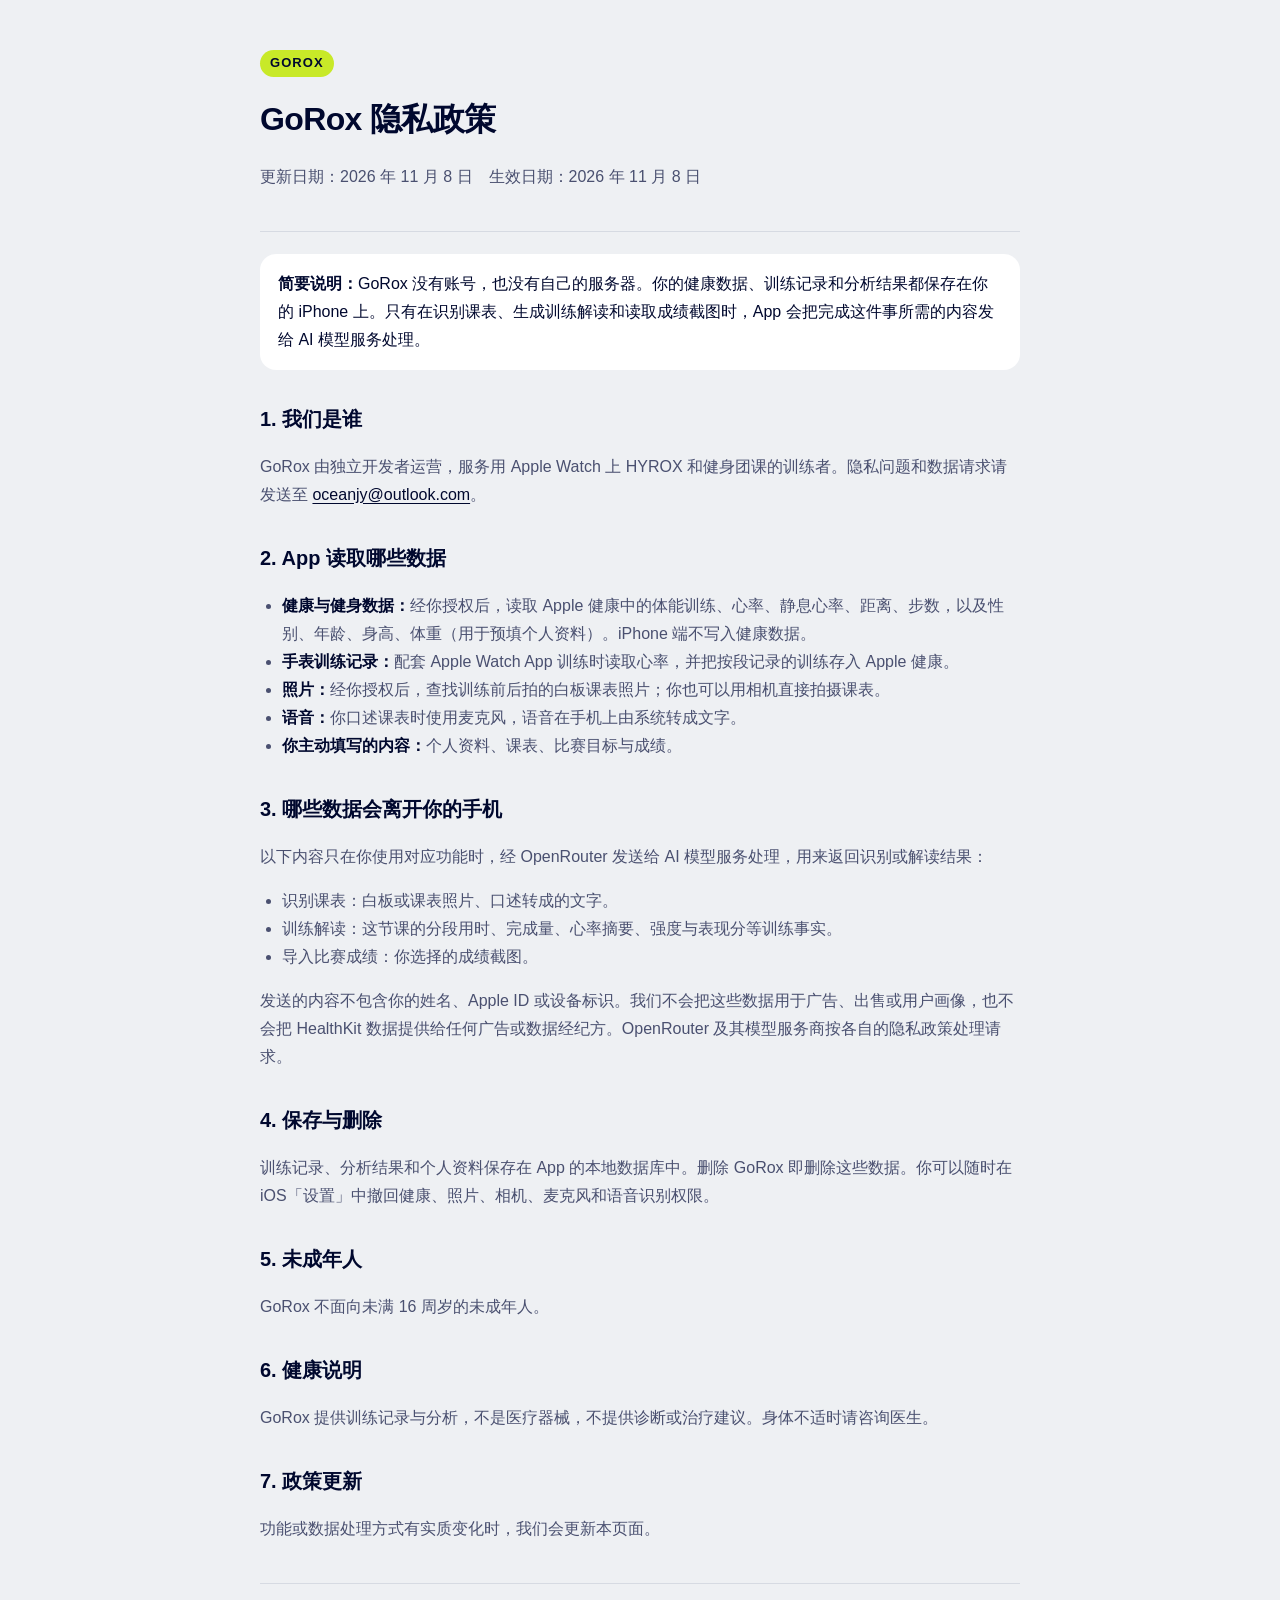
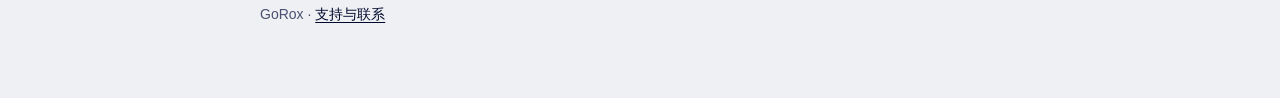
==== privacy.html @ 22835ec5 "GoRox 隐私政策与支持页" ====
<!doctype html>
<html lang="zh-CN">
<head>
<meta charset="utf-8"><meta name="viewport" content="width=device-width,initial-scale=1">
<title>GoRox 隐私政策</title><link rel="stylesheet" href="style.css">
</head>
<body><main>
<header><span class="mark">GOROX</span><h1>GoRox 隐私政策</h1><p>更新日期：2026 年 11 月 8 日　生效日期：2026 年 11 月 8 日</p></header>

<div class="card"><strong>简要说明：</strong>GoRox 没有账号，也没有自己的服务器。你的健康数据、训练记录和分析结果都保存在你的 iPhone 上。只有在识别课表、生成训练解读和读取成绩截图时，App 会把完成这件事所需的内容发给 AI 模型服务处理。</div>

<h2>1. 我们是谁</h2>
<p>GoRox 由独立开发者运营，服务用 Apple Watch 上 HYROX 和健身团课的训练者。隐私问题和数据请求请发送至 <a href="mailto:oceanjy@outlook.com">oceanjy@outlook.com</a>。</p>

<h2>2. App 读取哪些数据</h2>
<ul>
<li><strong>健康与健身数据：</strong>经你授权后，读取 Apple 健康中的体能训练、心率、静息心率、距离、步数，以及性别、年龄、身高、体重（用于预填个人资料）。iPhone 端不写入健康数据。</li>
<li><strong>手表训练记录：</strong>配套 Apple Watch App 训练时读取心率，并把按段记录的训练存入 Apple 健康。</li>
<li><strong>照片：</strong>经你授权后，查找训练前后拍的白板课表照片；你也可以用相机直接拍摄课表。</li>
<li><strong>语音：</strong>你口述课表时使用麦克风，语音在手机上由系统转成文字。</li>
<li><strong>你主动填写的内容：</strong>个人资料、课表、比赛目标与成绩。</li>
</ul>

<h2>3. 哪些数据会离开你的手机</h2>
<p>以下内容只在你使用对应功能时，经 OpenRouter 发送给 AI 模型服务处理，用来返回识别或解读结果：</p>
<ul>
<li>识别课表：白板或课表照片、口述转成的文字。</li>
<li>训练解读：这节课的分段用时、完成量、心率摘要、强度与表现分等训练事实。</li>
<li>导入比赛成绩：你选择的成绩截图。</li>
</ul>
<p>发送的内容不包含你的姓名、Apple ID 或设备标识。我们不会把这些数据用于广告、出售或用户画像，也不会把 HealthKit 数据提供给任何广告或数据经纪方。OpenRouter 及其模型服务商按各自的隐私政策处理请求。</p>

<h2>4. 保存与删除</h2>
<p>训练记录、分析结果和个人资料保存在 App 的本地数据库中。删除 GoRox 即删除这些数据。你可以随时在 iOS「设置」中撤回健康、照片、相机、麦克风和语音识别权限。</p>

<h2>5. 未成年人</h2>
<p>GoRox 不面向未满 16 周岁的未成年人。</p>

<h2>6. 健康说明</h2>
<p>GoRox 提供训练记录与分析，不是医疗器械，不提供诊断或治疗建议。身体不适时请咨询医生。</p>

<h2>7. 政策更新</h2>
<p>功能或数据处理方式有实质变化时，我们会更新本页面。</p>

<footer>GoRox · <a href="support.html">支持与联系</a></footer>
</main></body></html>
---- style.css ----
/* input: 无
   output: GoRox 公开网页 (隐私政策、支持页) 的样式
   pos: site/ — 发到 GitHub Pages, App Store 填的隐私和支持网址; 颜色同 App 品牌 */
:root{--bg:#EEF0F3;--card:#fff;--ink:#00082E;--muted:#4A5070;--line:#D6DAE2;--volt:#C8E928}
*{box-sizing:border-box}
body{margin:0;background:var(--bg);color:var(--ink);font:16px/1.75 -apple-system,BlinkMacSystemFont,"PingFang SC","Noto Sans CJK SC",sans-serif}
main{width:min(760px,calc(100% - 32px));margin:0 auto;padding:48px 0 72px}
header{padding-bottom:24px;border-bottom:1px solid var(--line)}
.mark{display:inline-block;background:var(--volt);color:var(--ink);font-weight:800;letter-spacing:.08em;padding:2px 10px;border-radius:999px;font-size:13px}
h1{margin:14px 0 6px;font-size:32px;letter-spacing:-.02em}
h2{margin:32px 0 8px;font-size:20px}
p,li{color:var(--muted)}
strong,a{color:var(--ink)}
a{text-underline-offset:3px}
ul{padding-left:22px}
.card{margin:22px 0;padding:16px 18px;border-radius:16px;background:var(--card)}
footer{margin-top:40px;padding-top:18px;border-top:1px solid var(--line);color:var(--muted);font-size:14px}
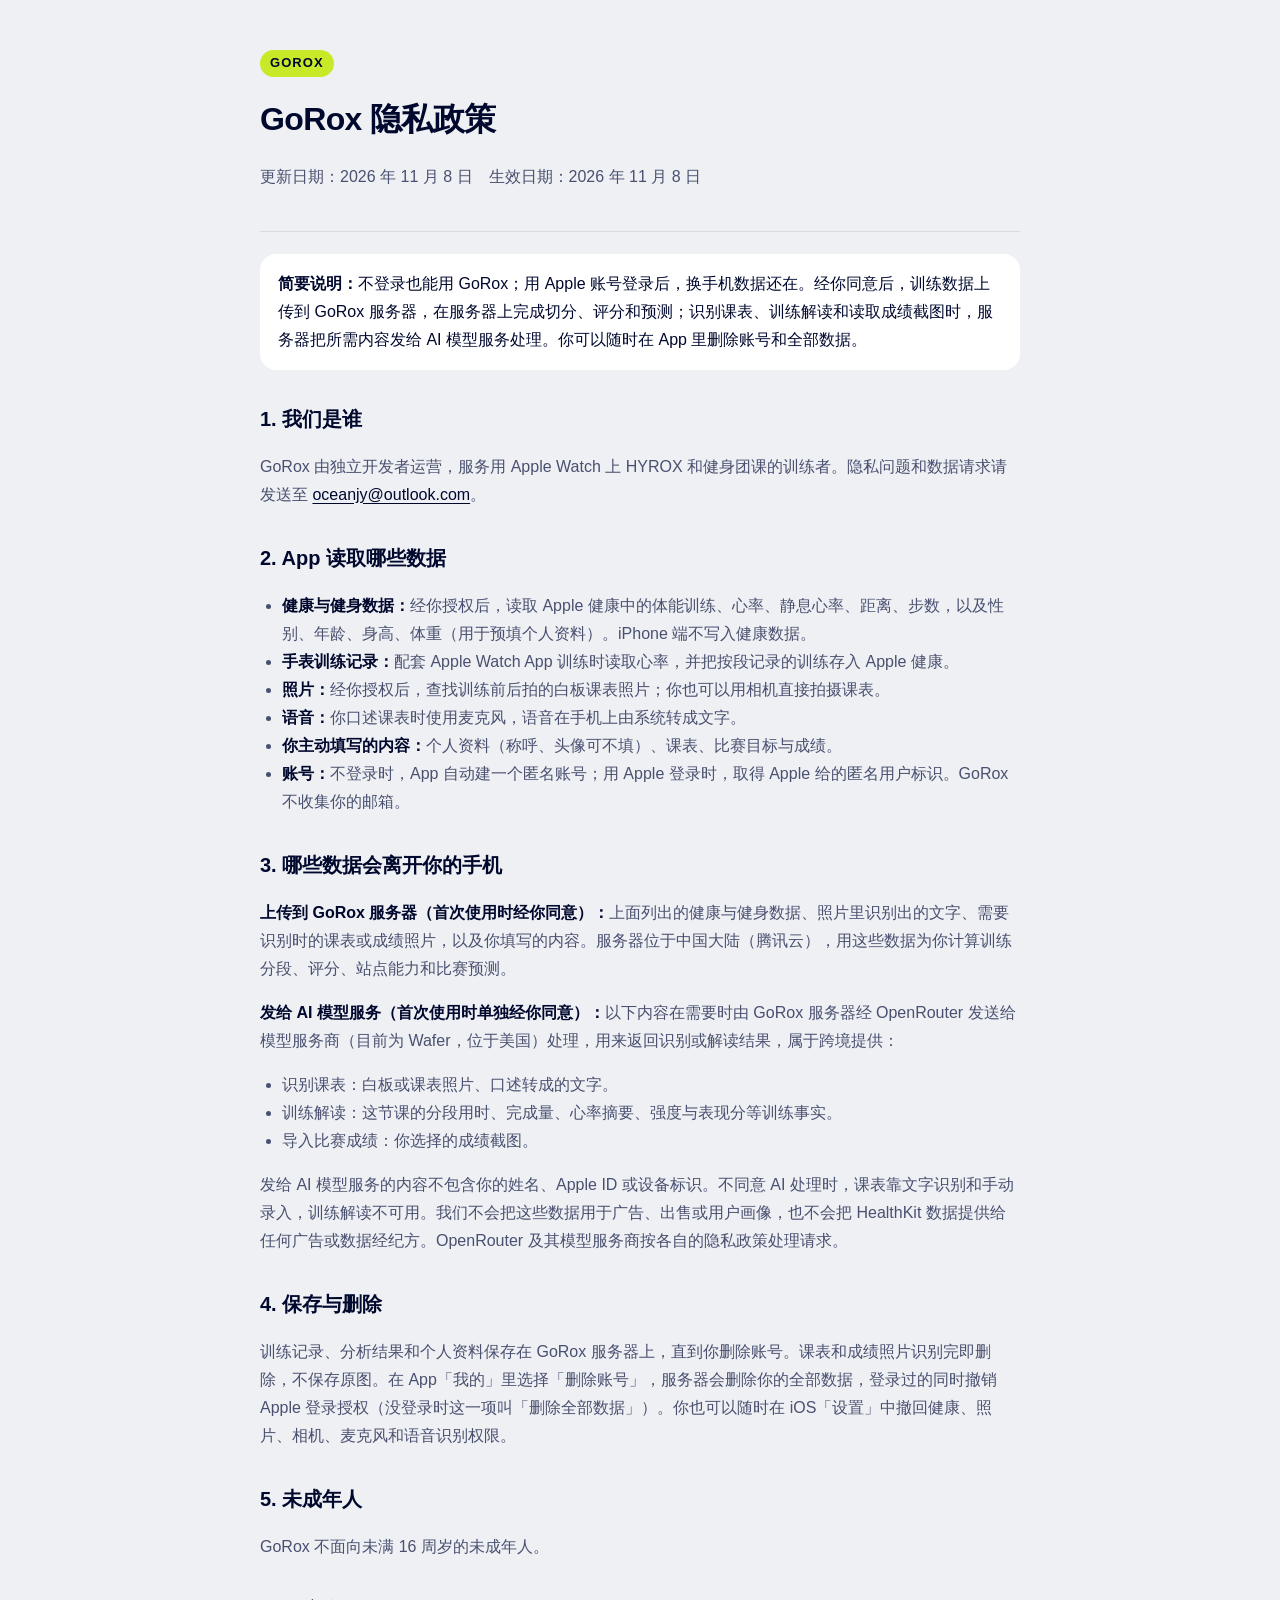
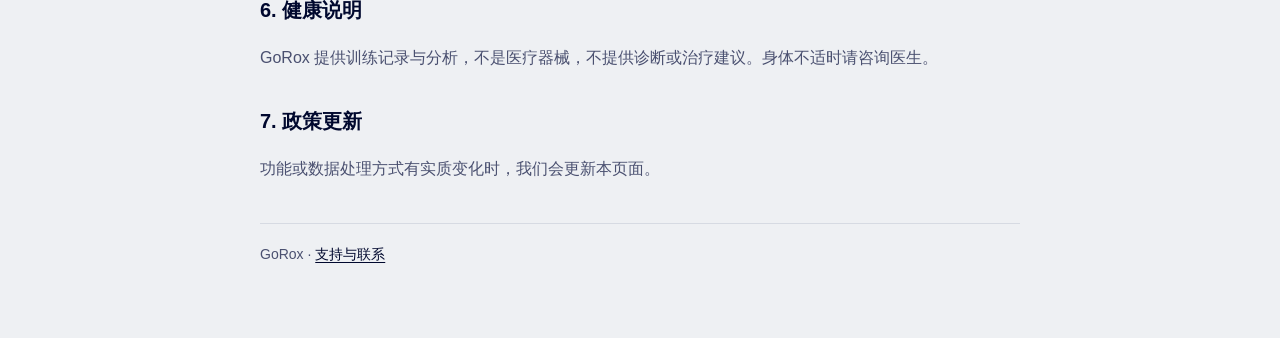
==== commit 0ab9b5b4: "隐私政策与支持页：说明服务器、可选登录和删除数据 Co-Authored-By: Claude Opus 5.5 <noreply@anthropic.com>" ====
--- a/privacy.html
+++ b/privacy.html
@@ -7,7 +7,7 @@
 <body><main>
 <header><span class="mark">GOROX</span><h1>GoRox 隐私政策</h1><p>更新日期：2026 年 11 月 8 日　生效日期：2026 年 11 月 8 日</p></header>
 
-<div class="card"><strong>简要说明：</strong>GoRox 没有账号，也没有自己的服务器。你的健康数据、训练记录和分析结果都保存在你的 iPhone 上。只有在识别课表、生成训练解读和读取成绩截图时，App 会把完成这件事所需的内容发给 AI 模型服务处理。</div>
+<div class="card"><strong>简要说明：</strong>不登录也能用 GoRox；用 Apple 账号登录后，换手机数据还在。经你同意后，训练数据上传到 GoRox 服务器，在服务器上完成切分、评分和预测；识别课表、训练解读和读取成绩截图时，服务器把所需内容发给 AI 模型服务处理。你可以随时在 App 里删除账号和全部数据。</div>
 
 <h2>1. 我们是谁</h2>
 <p>GoRox 由独立开发者运营，服务用 Apple Watch 上 HYROX 和健身团课的训练者。隐私问题和数据请求请发送至 <a href="mailto:oceanjy@outlook.com">oceanjy@outlook.com</a>。</p>
@@ -18,20 +18,22 @@
 <li><strong>手表训练记录：</strong>配套 Apple Watch App 训练时读取心率，并把按段记录的训练存入 Apple 健康。</li>
 <li><strong>照片：</strong>经你授权后，查找训练前后拍的白板课表照片；你也可以用相机直接拍摄课表。</li>
 <li><strong>语音：</strong>你口述课表时使用麦克风，语音在手机上由系统转成文字。</li>
-<li><strong>你主动填写的内容：</strong>个人资料、课表、比赛目标与成绩。</li>
+<li><strong>你主动填写的内容：</strong>个人资料（称呼、头像可不填）、课表、比赛目标与成绩。</li>
+<li><strong>账号：</strong>不登录时，App 自动建一个匿名账号；用 Apple 登录时，取得 Apple 给的匿名用户标识。GoRox 不收集你的邮箱。</li>
 </ul>
 
 <h2>3. 哪些数据会离开你的手机</h2>
-<p>以下内容只在你使用对应功能时，经 OpenRouter 发送给 AI 模型服务处理，用来返回识别或解读结果：</p>
+<p><strong>上传到 GoRox 服务器（首次使用时经你同意）：</strong>上面列出的健康与健身数据、照片里识别出的文字、需要识别时的课表或成绩照片，以及你填写的内容。服务器位于中国大陆（腾讯云），用这些数据为你计算训练分段、评分、站点能力和比赛预测。</p>
+<p><strong>发给 AI 模型服务（首次使用时单独经你同意）：</strong>以下内容在需要时由 GoRox 服务器经 OpenRouter 发送给模型服务商（目前为 Wafer，位于美国）处理，用来返回识别或解读结果，属于跨境提供：</p>
 <ul>
 <li>识别课表：白板或课表照片、口述转成的文字。</li>
 <li>训练解读：这节课的分段用时、完成量、心率摘要、强度与表现分等训练事实。</li>
 <li>导入比赛成绩：你选择的成绩截图。</li>
 </ul>
-<p>发送的内容不包含你的姓名、Apple ID 或设备标识。我们不会把这些数据用于广告、出售或用户画像，也不会把 HealthKit 数据提供给任何广告或数据经纪方。OpenRouter 及其模型服务商按各自的隐私政策处理请求。</p>
+<p>发给 AI 模型服务的内容不包含你的姓名、Apple ID 或设备标识。不同意 AI 处理时，课表靠文字识别和手动录入，训练解读不可用。我们不会把这些数据用于广告、出售或用户画像，也不会把 HealthKit 数据提供给任何广告或数据经纪方。OpenRouter 及其模型服务商按各自的隐私政策处理请求。</p>
 
 <h2>4. 保存与删除</h2>
-<p>训练记录、分析结果和个人资料保存在 App 的本地数据库中。删除 GoRox 即删除这些数据。你可以随时在 iOS「设置」中撤回健康、照片、相机、麦克风和语音识别权限。</p>
+<p>训练记录、分析结果和个人资料保存在 GoRox 服务器上，直到你删除账号。课表和成绩照片识别完即删除，不保存原图。在 App「我的」里选择「删除账号」，服务器会删除你的全部数据，登录过的同时撤销 Apple 登录授权（没登录时这一项叫「删除全部数据」）。你也可以随时在 iOS「设置」中撤回健康、照片、相机、麦克风和语音识别权限。</p>
 
 <h2>5. 未成年人</h2>
 <p>GoRox 不面向未满 16 周岁的未成年人。</p>
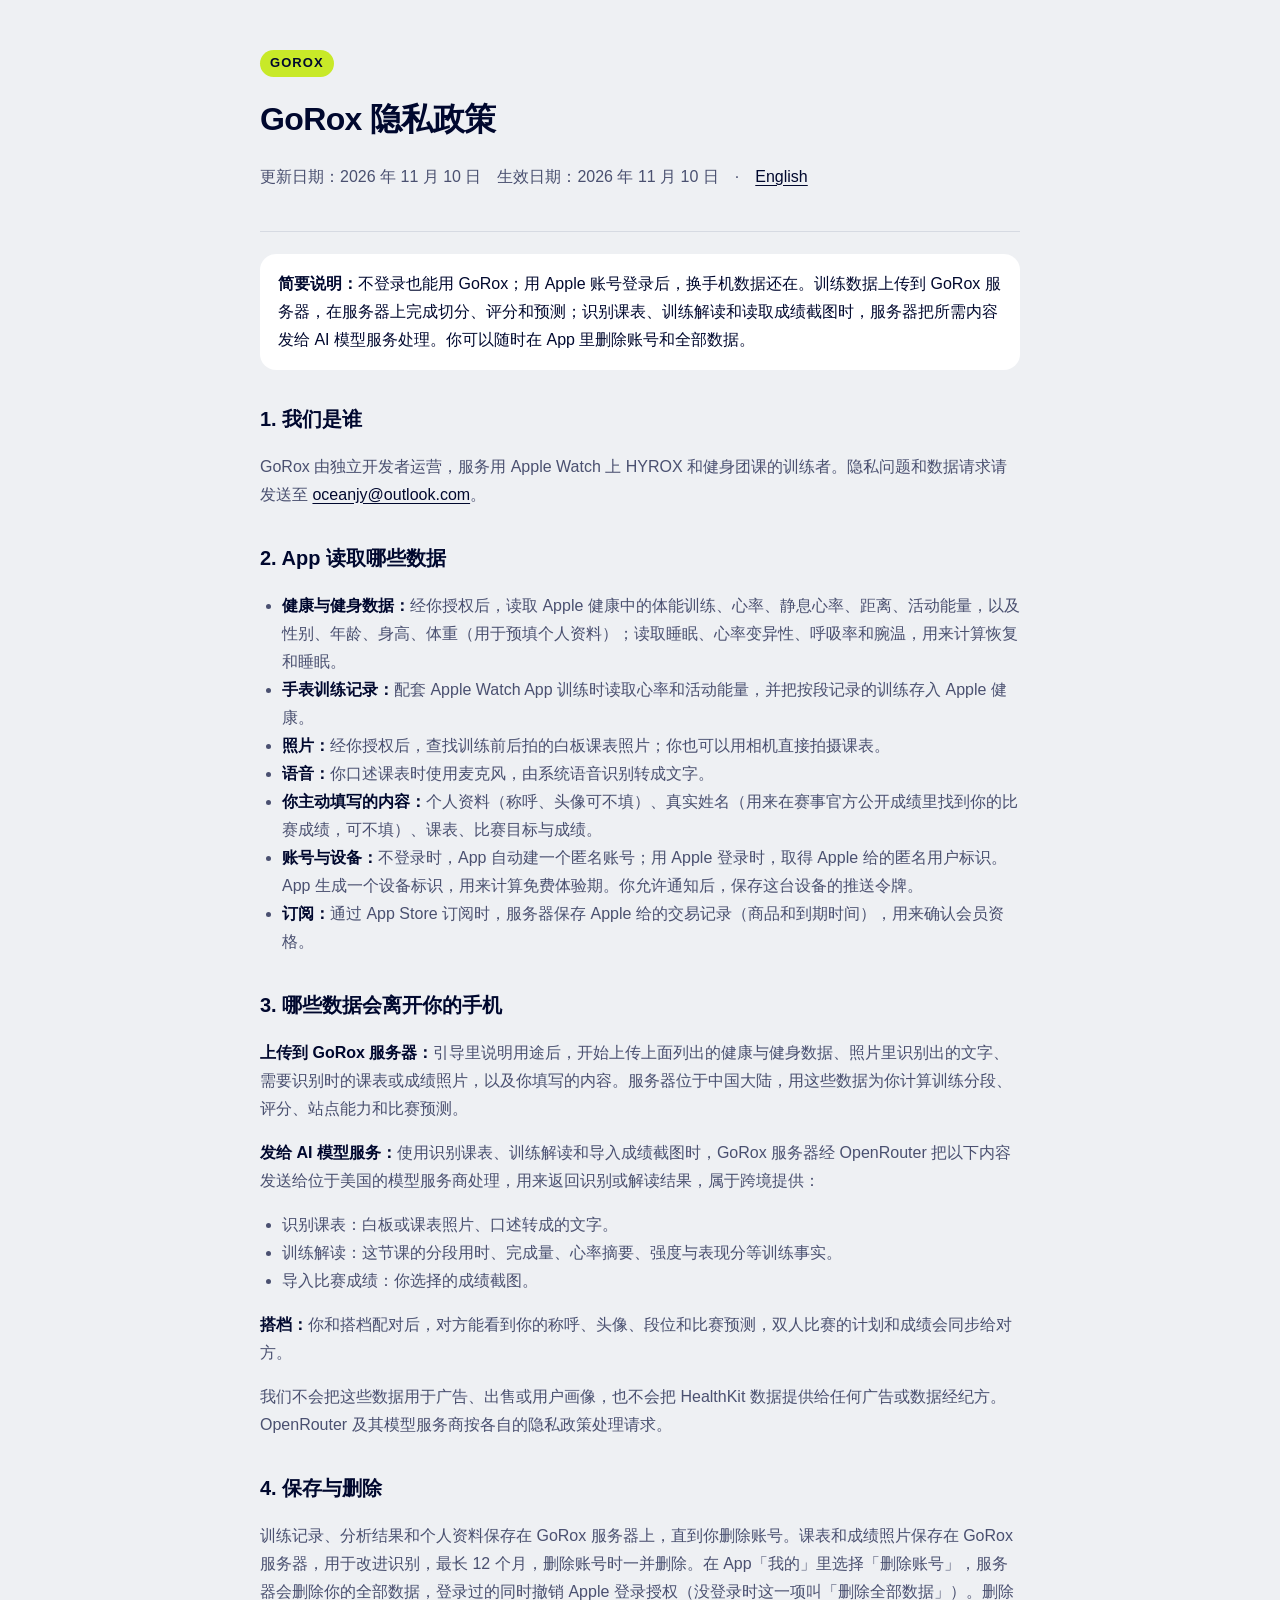
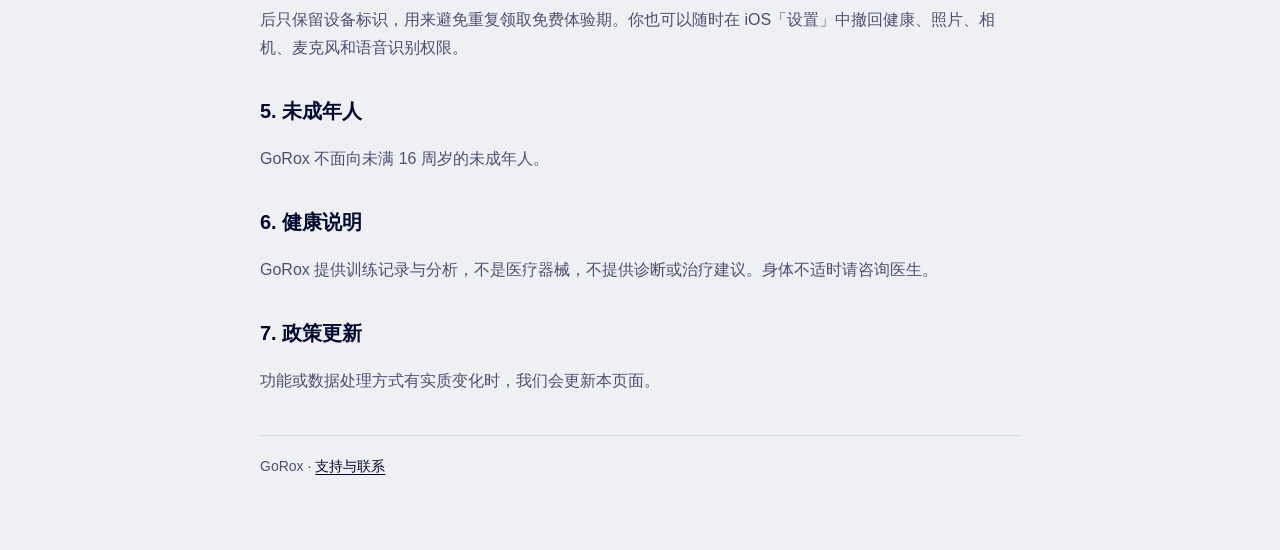
==== commit f9f0fb95: "隐私政策更新（2026-11-10）；补上英文页" ====
--- a/privacy.html
+++ b/privacy.html
@@ -5,35 +5,37 @@
 <title>GoRox 隐私政策</title><link rel="stylesheet" href="style.css">
 </head>
 <body><main>
-<header><span class="mark">GOROX</span><h1>GoRox 隐私政策</h1><p>更新日期：2026 年 11 月 8 日　生效日期：2026 年 11 月 8 日</p></header>
+<header><span class="mark">GOROX</span><h1>GoRox 隐私政策</h1><p>更新日期：2026 年 11 月 10 日　生效日期：2026 年 11 月 10 日　·　<a href="en/privacy.html" lang="en">English</a></p></header>
 
-<div class="card"><strong>简要说明：</strong>不登录也能用 GoRox；用 Apple 账号登录后，换手机数据还在。经你同意后，训练数据上传到 GoRox 服务器，在服务器上完成切分、评分和预测；识别课表、训练解读和读取成绩截图时，服务器把所需内容发给 AI 模型服务处理。你可以随时在 App 里删除账号和全部数据。</div>
+<div class="card"><strong>简要说明：</strong>不登录也能用 GoRox；用 Apple 账号登录后，换手机数据还在。训练数据上传到 GoRox 服务器，在服务器上完成切分、评分和预测；识别课表、训练解读和读取成绩截图时，服务器把所需内容发给 AI 模型服务处理。你可以随时在 App 里删除账号和全部数据。</div>
 
 <h2>1. 我们是谁</h2>
 <p>GoRox 由独立开发者运营，服务用 Apple Watch 上 HYROX 和健身团课的训练者。隐私问题和数据请求请发送至 <a href="mailto:oceanjy@outlook.com">oceanjy@outlook.com</a>。</p>
 
 <h2>2. App 读取哪些数据</h2>
 <ul>
-<li><strong>健康与健身数据：</strong>经你授权后，读取 Apple 健康中的体能训练、心率、静息心率、距离、步数，以及性别、年龄、身高、体重（用于预填个人资料）。iPhone 端不写入健康数据。</li>
-<li><strong>手表训练记录：</strong>配套 Apple Watch App 训练时读取心率，并把按段记录的训练存入 Apple 健康。</li>
+<li><strong>健康与健身数据：</strong>经你授权后，读取 Apple 健康中的体能训练、心率、静息心率、距离、活动能量，以及性别、年龄、身高、体重（用于预填个人资料）；读取睡眠、心率变异性、呼吸率和腕温，用来计算恢复和睡眠。</li>
+<li><strong>手表训练记录：</strong>配套 Apple Watch App 训练时读取心率和活动能量，并把按段记录的训练存入 Apple 健康。</li>
 <li><strong>照片：</strong>经你授权后，查找训练前后拍的白板课表照片；你也可以用相机直接拍摄课表。</li>
-<li><strong>语音：</strong>你口述课表时使用麦克风，语音在手机上由系统转成文字。</li>
-<li><strong>你主动填写的内容：</strong>个人资料（称呼、头像可不填）、课表、比赛目标与成绩。</li>
-<li><strong>账号：</strong>不登录时，App 自动建一个匿名账号；用 Apple 登录时，取得 Apple 给的匿名用户标识。GoRox 不收集你的邮箱。</li>
+<li><strong>语音：</strong>你口述课表时使用麦克风，由系统语音识别转成文字。</li>
+<li><strong>你主动填写的内容：</strong>个人资料（称呼、头像可不填）、真实姓名（用来在赛事官方公开成绩里找到你的比赛成绩，可不填）、课表、比赛目标与成绩。</li>
+<li><strong>账号与设备：</strong>不登录时，App 自动建一个匿名账号；用 Apple 登录时，取得 Apple 给的匿名用户标识。App 生成一个设备标识，用来计算免费体验期。你允许通知后，保存这台设备的推送令牌。</li>
+<li><strong>订阅：</strong>通过 App Store 订阅时，服务器保存 Apple 给的交易记录（商品和到期时间），用来确认会员资格。</li>
 </ul>
 
 <h2>3. 哪些数据会离开你的手机</h2>
-<p><strong>上传到 GoRox 服务器（首次使用时经你同意）：</strong>上面列出的健康与健身数据、照片里识别出的文字、需要识别时的课表或成绩照片，以及你填写的内容。服务器位于中国大陆（腾讯云），用这些数据为你计算训练分段、评分、站点能力和比赛预测。</p>
-<p><strong>发给 AI 模型服务（首次使用时单独经你同意）：</strong>以下内容在需要时由 GoRox 服务器经 OpenRouter 发送给模型服务商（目前为 Wafer，位于美国）处理，用来返回识别或解读结果，属于跨境提供：</p>
+<p><strong>上传到 GoRox 服务器：</strong>引导里说明用途后，开始上传上面列出的健康与健身数据、照片里识别出的文字、需要识别时的课表或成绩照片，以及你填写的内容。服务器位于中国大陆，用这些数据为你计算训练分段、评分、站点能力和比赛预测。</p>
+<p><strong>发给 AI 模型服务：</strong>使用识别课表、训练解读和导入成绩截图时，GoRox 服务器经 OpenRouter 把以下内容发送给位于美国的模型服务商处理，用来返回识别或解读结果，属于跨境提供：</p>
 <ul>
 <li>识别课表：白板或课表照片、口述转成的文字。</li>
 <li>训练解读：这节课的分段用时、完成量、心率摘要、强度与表现分等训练事实。</li>
 <li>导入比赛成绩：你选择的成绩截图。</li>
 </ul>
-<p>发给 AI 模型服务的内容不包含你的姓名、Apple ID 或设备标识。不同意 AI 处理时，课表靠文字识别和手动录入，训练解读不可用。我们不会把这些数据用于广告、出售或用户画像，也不会把 HealthKit 数据提供给任何广告或数据经纪方。OpenRouter 及其模型服务商按各自的隐私政策处理请求。</p>
+<p><strong>搭档：</strong>你和搭档配对后，对方能看到你的称呼、头像、段位和比赛预测，双人比赛的计划和成绩会同步给对方。</p>
+<p>我们不会把这些数据用于广告、出售或用户画像，也不会把 HealthKit 数据提供给任何广告或数据经纪方。OpenRouter 及其模型服务商按各自的隐私政策处理请求。</p>
 
 <h2>4. 保存与删除</h2>
-<p>训练记录、分析结果和个人资料保存在 GoRox 服务器上，直到你删除账号。课表和成绩照片识别完即删除，不保存原图。在 App「我的」里选择「删除账号」，服务器会删除你的全部数据，登录过的同时撤销 Apple 登录授权（没登录时这一项叫「删除全部数据」）。你也可以随时在 iOS「设置」中撤回健康、照片、相机、麦克风和语音识别权限。</p>
+<p>训练记录、分析结果和个人资料保存在 GoRox 服务器上，直到你删除账号。课表和成绩照片保存在 GoRox 服务器，用于改进识别，最长 12 个月，删除账号时一并删除。在 App「我的」里选择「删除账号」，服务器会删除你的全部数据，登录过的同时撤销 Apple 登录授权（没登录时这一项叫「删除全部数据」）。删除后只保留设备标识，用来避免重复领取免费体验期。你也可以随时在 iOS「设置」中撤回健康、照片、相机、麦克风和语音识别权限。</p>
 
 <h2>5. 未成年人</h2>
 <p>GoRox 不面向未满 16 周岁的未成年人。</p>
